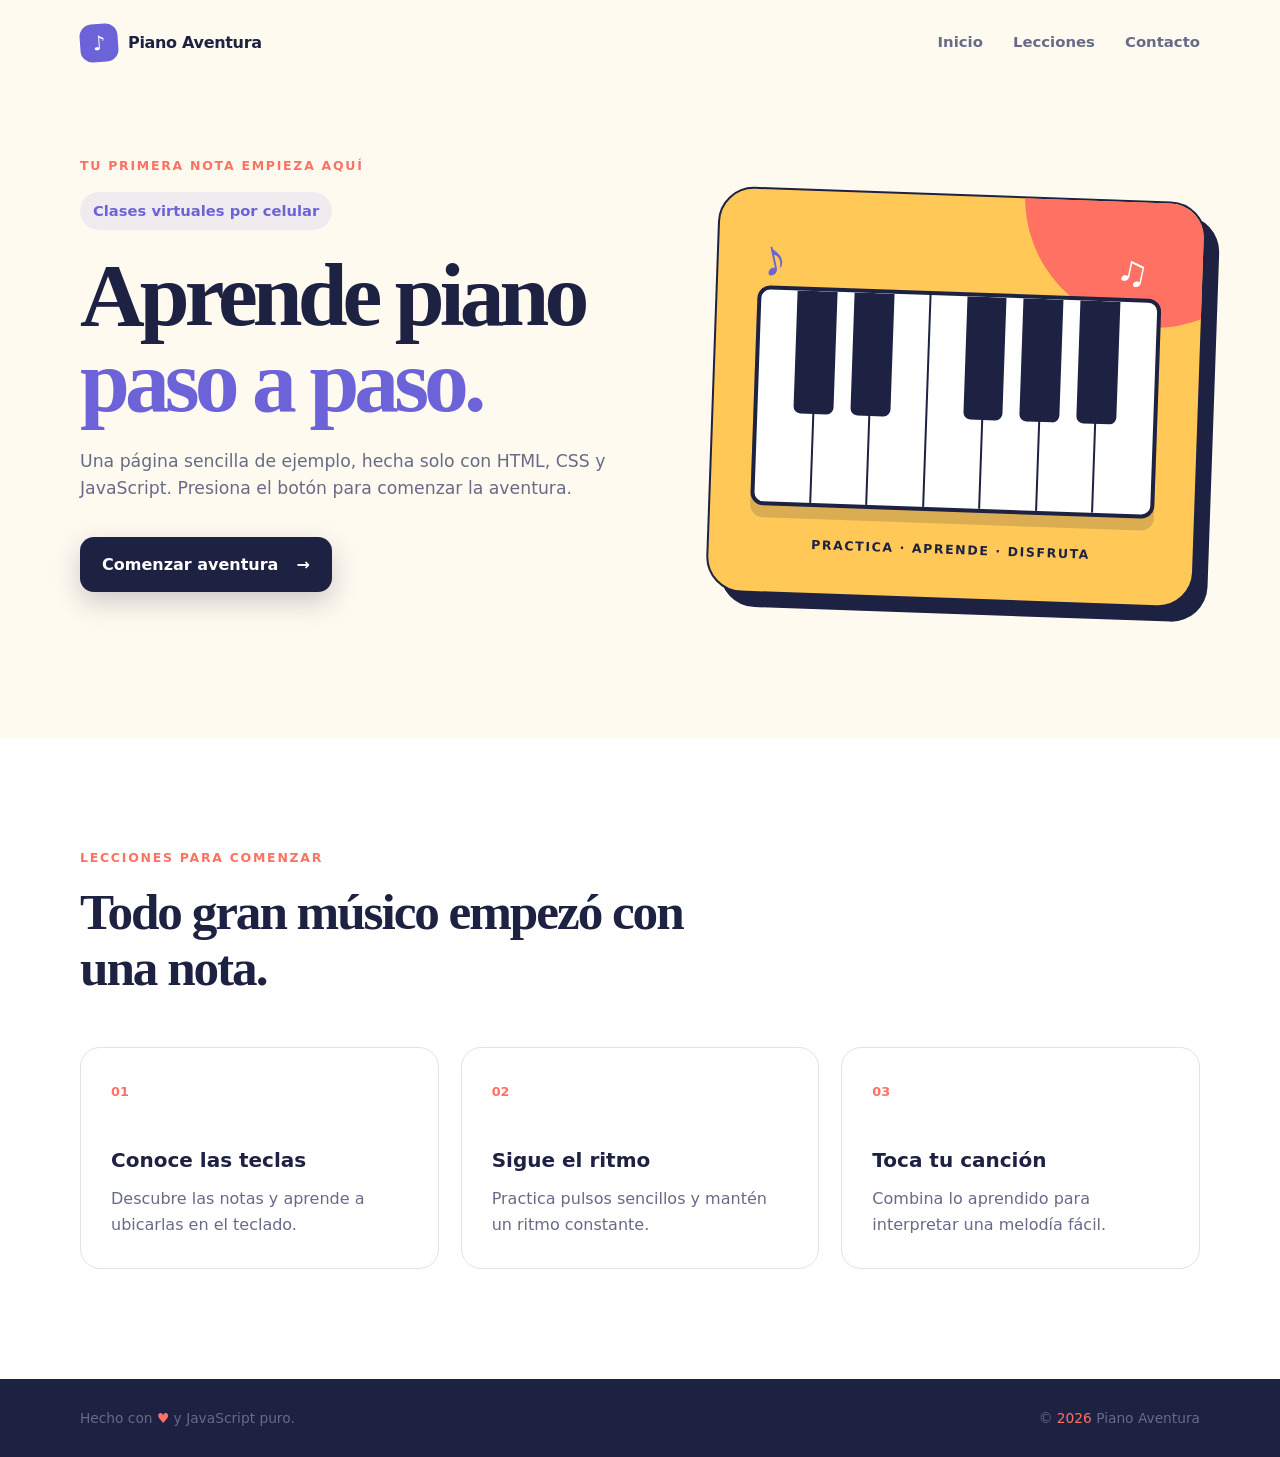
==== index.html @ 7db380f1 "Initial commit: add Piano Aventura website" ====
<!DOCTYPE html>
<html lang="es">
  <head>
    <meta charset="UTF-8" />
    <meta name="viewport" content="width=device-width, initial-scale=1.0" />
    <meta
      name="description"
      content="Una página de ejemplo creada únicamente con HTML, CSS y JavaScript."
    />
    <title>Piano Aventura</title>
    <link rel="stylesheet" href="styles.css" />
  </head>
  <body>
    <header class="site-header">
      <a class="brand" href="#inicio" aria-label="Ir al inicio">
        <span class="brand__icon" aria-hidden="true">♪</span>
        Piano Aventura
      </a>

      <nav aria-label="Navegación principal">
        <a href="#inicio">Inicio</a>
        <a href="#lecciones">Lecciones</a>
        <a href="#contacto">Contacto</a>
      </nav>
    </header>

    <main>
      <section class="hero" id="inicio">
        <div class="hero__content">
          <p class="eyebrow">Tu primera nota empieza aquí</p>
          <p class="hero__subtitle">Clases virtuales por celular</p>
          <h1>Aprende piano<br /><span>paso a paso.</span></h1>
          <p class="hero__text">
            Una página sencilla de ejemplo, hecha solo con HTML, CSS y
            JavaScript. Presiona el botón para comenzar la aventura.
          </p>
          <button class="primary-button" id="startButton" type="button">
            Comenzar aventura
            <span aria-hidden="true">→</span>
          </button>
          <p class="message" id="welcomeMessage" role="status" aria-live="polite"></p>
        </div>

        <div class="piano-card" aria-label="Ilustración de un teclado de piano">
          <div class="music-note note-one" aria-hidden="true">♪</div>
          <div class="music-note note-two" aria-hidden="true">♫</div>
          <div class="piano" aria-hidden="true">
            <span class="white-key"></span>
            <span class="white-key"></span>
            <span class="white-key"></span>
            <span class="white-key"></span>
            <span class="white-key"></span>
            <span class="white-key"></span>
            <span class="white-key"></span>
            <i class="black-key black-key--1"></i>
            <i class="black-key black-key--2"></i>
            <i class="black-key black-key--3"></i>
            <i class="black-key black-key--4"></i>
            <i class="black-key black-key--5"></i>
          </div>
          <p>Practica · Aprende · Disfruta</p>
        </div>
      </section>

      <section class="lessons" id="lecciones">
        <div class="section-heading">
          <p class="eyebrow">Lecciones para comenzar</p>
          <h2>Todo gran músico empezó con una nota.</h2>
        </div>

        <div class="lesson-grid">
          <article class="lesson-card">
            <span class="lesson-card__number">01</span>
            <h3>Conoce las teclas</h3>
            <p>Descubre las notas y aprende a ubicarlas en el teclado.</p>
          </article>
          <article class="lesson-card">
            <span class="lesson-card__number">02</span>
            <h3>Sigue el ritmo</h3>
            <p>Practica pulsos sencillos y mantén un ritmo constante.</p>
          </article>
          <article class="lesson-card">
            <span class="lesson-card__number">03</span>
            <h3>Toca tu canción</h3>
            <p>Combina lo aprendido para interpretar una melodía fácil.</p>
          </article>
        </div>
      </section>
    </main>

    <footer id="contacto">
      <p>Hecho con <span aria-label="amor">♥</span> y JavaScript puro.</p>
      <p>© <span id="currentYear"></span> Piano Aventura</p>
    </footer>

    <script src="script.js"></script>
  </body>
</html>
---- styles.css ----
:root {
  --ink: #1d2142;
  --muted: #676b86;
  --cream: #fffaf0;
  --paper: #ffffff;
  --yellow: #ffc857;
  --coral: #ff7163;
  --purple: #6c63d8;
  --border: #e7e3da;
  --shadow: 0 24px 60px rgba(41, 35, 96, 0.14);
}

* {
  box-sizing: border-box;
}

html {
  scroll-behavior: smooth;
}

body {
  margin: 0;
  color: var(--ink);
  background: var(--cream);
  font-family: Inter, ui-sans-serif, system-ui, -apple-system, BlinkMacSystemFont,
    "Segoe UI", sans-serif;
  line-height: 1.6;
}

a {
  color: inherit;
  text-decoration: none;
}

.site-header {
  width: min(1120px, calc(100% - 40px));
  margin: 0 auto;
  padding: 24px 0;
  display: flex;
  align-items: center;
  justify-content: space-between;
}

.brand {
  display: inline-flex;
  align-items: center;
  gap: 10px;
  font-weight: 800;
  letter-spacing: -0.02em;
}

.brand__icon {
  width: 38px;
  height: 38px;
  display: grid;
  place-items: center;
  color: white;
  background: var(--purple);
  border-radius: 12px;
  font-size: 1.25rem;
  transform: rotate(-4deg);
}

nav {
  display: flex;
  gap: 30px;
  color: var(--muted);
  font-size: 0.93rem;
  font-weight: 650;
}

nav a {
  transition: color 160ms ease;
}

nav a:hover,
nav a:focus-visible {
  color: var(--purple);
}

.hero {
  width: min(1120px, calc(100% - 40px));
  min-height: 650px;
  margin: 0 auto;
  padding: 70px 0 100px;
  display: grid;
  grid-template-columns: 1fr 0.9fr;
  align-items: center;
  gap: 90px;
}

.eyebrow {
  margin: 0 0 16px;
  color: var(--coral);
  font-size: 0.78rem;
  font-weight: 850;
  letter-spacing: 0.14em;
  text-transform: uppercase;
}

.hero__subtitle {
  display: inline-block;
  margin-bottom: 22px;
  padding: 7px 13px;
  color: var(--purple);
  background: rgba(108, 99, 216, 0.1);
  border-radius: 999px;
  font-size: 0.92rem;
  font-weight: 750;
}

h1,
h2,
h3,
p {
  margin-top: 0;
}

h1 {
  max-width: 700px;
  margin-bottom: 24px;
  font-family: Georgia, "Times New Roman", serif;
  font-size: clamp(3.5rem, 7vw, 6.4rem);
  line-height: 0.96;
  letter-spacing: -0.055em;
}

h1 span {
  color: var(--purple);
}

.hero__text {
  max-width: 570px;
  margin-bottom: 34px;
  color: var(--muted);
  font-size: 1.08rem;
}

.primary-button {
  display: inline-flex;
  align-items: center;
  gap: 18px;
  padding: 15px 22px;
  color: white;
  background: var(--ink);
  border: 0;
  border-radius: 14px;
  box-shadow: 0 10px 26px rgba(29, 33, 66, 0.22);
  cursor: pointer;
  font: inherit;
  font-weight: 750;
  transition: transform 160ms ease, box-shadow 160ms ease;
}

.primary-button:hover {
  transform: translateY(-3px);
  box-shadow: 0 14px 30px rgba(29, 33, 66, 0.28);
}

.primary-button:active {
  transform: translateY(0);
}

.primary-button:focus-visible,
a:focus-visible {
  outline: 3px solid var(--yellow);
  outline-offset: 4px;
}

.message {
  min-height: 28px;
  margin: 18px 0 0;
  color: var(--purple);
  font-weight: 750;
}

.piano-card {
  position: relative;
  padding: 96px 40px 38px;
  overflow: hidden;
  background: var(--yellow);
  border: 2px solid var(--ink);
  border-radius: 36px;
  box-shadow: 14px 14px 0 var(--ink);
  transform: rotate(2deg);
}

.piano-card::before {
  content: "";
  position: absolute;
  width: 260px;
  height: 260px;
  top: -135px;
  right: -80px;
  background: var(--coral);
  border-radius: 50%;
}

.piano-card p {
  margin: 28px 0 0;
  text-align: center;
  font-size: 0.78rem;
  font-weight: 850;
  letter-spacing: 0.13em;
  text-transform: uppercase;
}

.music-note {
  position: absolute;
  z-index: 2;
  font-family: Georgia, serif;
  font-weight: 700;
}

.note-one {
  top: 28px;
  left: 42px;
  color: var(--purple);
  font-size: 3.2rem;
  transform: rotate(-14deg);
}

.note-two {
  top: 36px;
  right: 54px;
  color: white;
  font-size: 2.6rem;
  transform: rotate(10deg);
}

.piano {
  position: relative;
  display: grid;
  grid-template-columns: repeat(7, 1fr);
  height: 220px;
  overflow: hidden;
  background: white;
  border: 4px solid var(--ink);
  border-radius: 13px;
  box-shadow: 0 12px 0 rgba(29, 33, 66, 0.16);
}

.white-key {
  border-right: 2px solid var(--ink);
}

.white-key:last-of-type {
  border-right: 0;
}

.black-key {
  position: absolute;
  top: 0;
  width: 10%;
  height: 58%;
  background: var(--ink);
  border-radius: 0 0 7px 7px;
}

.black-key--1 { left: 9.2%; }
.black-key--2 { left: 23.5%; }
.black-key--3 { left: 52%; }
.black-key--4 { left: 66.3%; }
.black-key--5 { left: 80.6%; }

.lessons {
  padding: 110px max(20px, calc((100% - 1120px) / 2));
  background: var(--paper);
}

.section-heading {
  max-width: 650px;
  margin-bottom: 52px;
}

h2 {
  margin-bottom: 0;
  font-family: Georgia, "Times New Roman", serif;
  font-size: clamp(2.1rem, 4vw, 3.4rem);
  line-height: 1.08;
  letter-spacing: -0.04em;
}

.lesson-grid {
  display: grid;
  grid-template-columns: repeat(3, 1fr);
  gap: 22px;
}

.lesson-card {
  padding: 30px;
  border: 1px solid var(--border);
  border-radius: 20px;
  transition: transform 180ms ease, box-shadow 180ms ease;
}

.lesson-card:hover {
  transform: translateY(-6px);
  box-shadow: var(--shadow);
}

.lesson-card__number {
  display: inline-block;
  margin-bottom: 42px;
  color: var(--coral);
  font-size: 0.8rem;
  font-weight: 850;
}

.lesson-card h3 {
  margin-bottom: 10px;
  font-size: 1.25rem;
}

.lesson-card p {
  margin-bottom: 0;
  color: var(--muted);
}

footer {
  padding: 28px max(20px, calc((100% - 1120px) / 2));
  display: flex;
  justify-content: space-between;
  gap: 20px;
  color: var(--muted);
  background: var(--ink);
  font-size: 0.86rem;
}

footer p {
  margin: 0;
}

footer span {
  color: var(--coral);
}

@media (max-width: 800px) {
  nav {
    display: none;
  }

  .hero {
    padding-top: 40px;
    grid-template-columns: 1fr;
    gap: 60px;
  }

  .piano-card {
    max-width: 520px;
  }

  .lesson-grid {
    grid-template-columns: 1fr;
  }
}

@media (max-width: 480px) {
  .site-header,
  .hero {
    width: min(100% - 28px, 1120px);
  }

  h1 {
    font-size: 3.15rem;
  }

  .piano-card {
    padding: 78px 22px 28px;
    border-radius: 26px;
    box-shadow: 8px 8px 0 var(--ink);
  }

  .piano {
    height: 170px;
  }

  footer {
    flex-direction: column;
  }
}

@media (prefers-reduced-motion: reduce) {
  html {
    scroll-behavior: auto;
  }

  *,
  *::before,
  *::after {
    transition-duration: 0.01ms !important;
  }
}
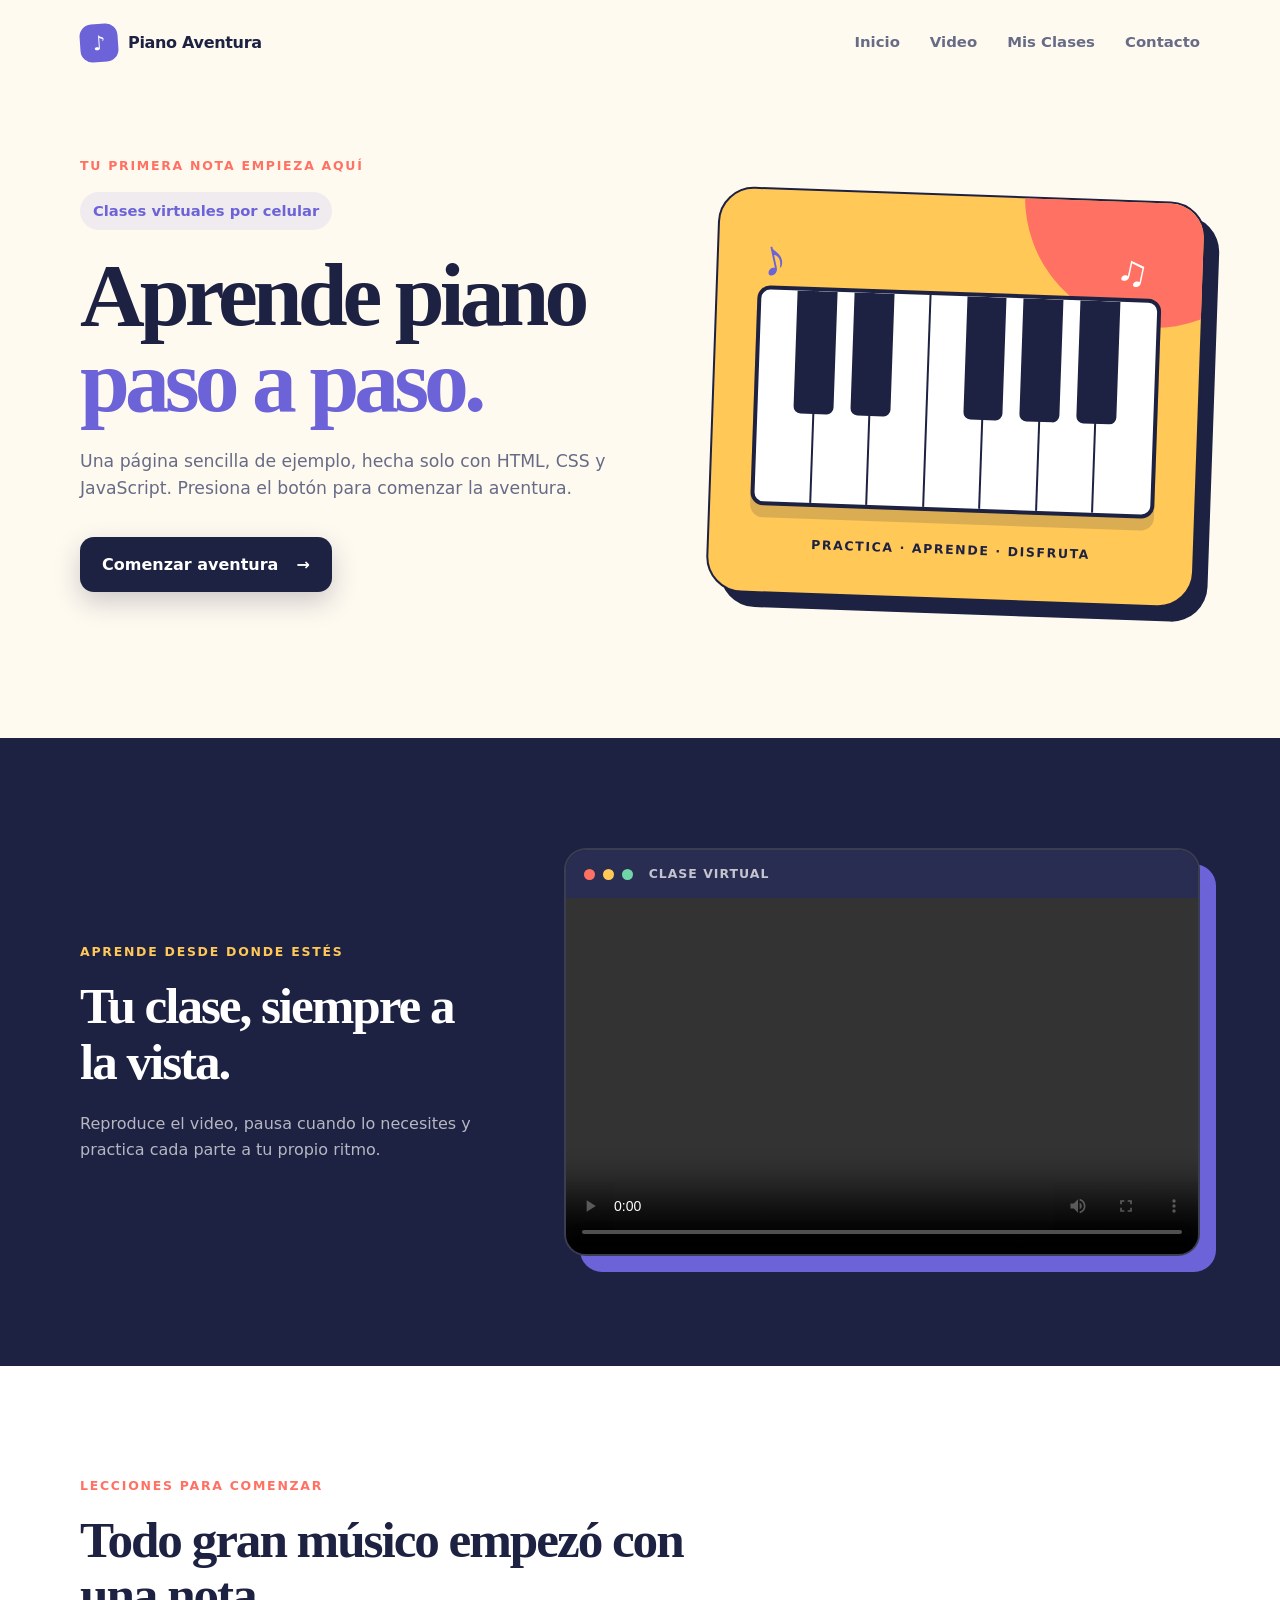
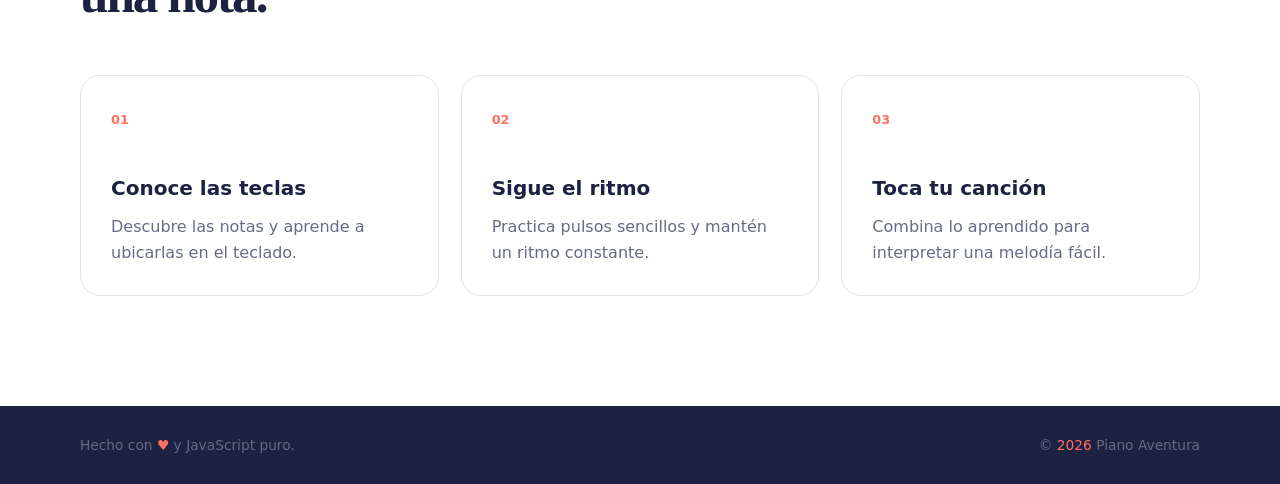
==== commit f58c0e7a: "cambie el titulo" ====
--- a/index.html
+++ b/index.html
@@ -19,7 +19,8 @@
 
       <nav aria-label="Navegación principal">
         <a href="#inicio">Inicio</a>
-        <a href="#lecciones">Lecciones</a>
+        <a href="#video">Video</a>
+        <a href="#lecciones">Mis Clases</a>
         <a href="#contacto">Contacto</a>
       </nav>
     </header>
@@ -62,6 +63,30 @@
         </div>
       </section>
 
+      <section class="video-section" id="video">
+        <div class="video-section__copy">
+          <p class="eyebrow">Aprende desde donde estés</p>
+          <h2>Tu clase, siempre a la vista.</h2>
+          <p>
+            Reproduce el video, pausa cuando lo necesites y practica cada parte
+            a tu propio ritmo.
+          </p>
+        </div>
+
+        <div class="video-window">
+          <div class="video-window__bar" aria-hidden="true">
+            <span></span>
+            <span></span>
+            <span></span>
+            <p>Clase virtual</p>
+          </div>
+          <video controls preload="metadata">
+            <source src="Assets/veh%C3%ADculos.mp4" type="video/mp4" />
+            Tu navegador no puede reproducir este video.
+          </video>
+        </div>
+      </section>
+
       <section class="lessons" id="lecciones">
         <div class="section-heading">
           <p class="eyebrow">Lecciones para comenzar</p>
--- a/styles.css
+++ b/styles.css
@@ -263,6 +263,75 @@
 .black-key--4 { left: 66.3%; }
 .black-key--5 { left: 80.6%; }
 
+.video-section {
+  padding: 110px max(20px, calc((100% - 1120px) / 2));
+  display: grid;
+  grid-template-columns: 0.65fr 1fr;
+  align-items: center;
+  gap: 70px;
+  color: white;
+  background: var(--ink);
+}
+
+.video-section__copy p:last-child {
+  max-width: 430px;
+  margin: 22px 0 0;
+  color: rgba(255, 255, 255, 0.68);
+}
+
+.video-section .eyebrow {
+  color: var(--yellow);
+}
+
+.video-window {
+  overflow: hidden;
+  background: #10132a;
+  border: 2px solid rgba(255, 255, 255, 0.18);
+  border-radius: 22px;
+  box-shadow: 16px 16px 0 var(--purple);
+}
+
+.video-window__bar {
+  height: 48px;
+  padding: 0 18px;
+  display: flex;
+  align-items: center;
+  gap: 8px;
+  background: #292d52;
+}
+
+.video-window__bar span {
+  width: 11px;
+  height: 11px;
+  background: var(--coral);
+  border-radius: 50%;
+}
+
+.video-window__bar span:nth-child(2) {
+  background: var(--yellow);
+}
+
+.video-window__bar span:nth-child(3) {
+  background: #70d6a7;
+}
+
+.video-window__bar p {
+  margin: 0 0 0 8px;
+  color: rgba(255, 255, 255, 0.72);
+  font-size: 0.78rem;
+  font-weight: 750;
+  letter-spacing: 0.08em;
+  text-transform: uppercase;
+}
+
+.video-window video {
+  width: 100%;
+  aspect-ratio: 16 / 9;
+  display: block;
+  object-fit: contain;
+  background: #080a18;
+}
+
 .lessons {
   padding: 110px max(20px, calc((100% - 1120px) / 2));
   background: var(--paper);
@@ -346,6 +415,11 @@
     gap: 60px;
   }
 
+  .video-section {
+    grid-template-columns: 1fr;
+    gap: 44px;
+  }
+
   .piano-card {
     max-width: 520px;
   }
@@ -375,6 +449,10 @@
     height: 170px;
   }
 
+  .video-window {
+    box-shadow: 8px 8px 0 var(--purple);
+  }
+
   footer {
     flex-direction: column;
   }
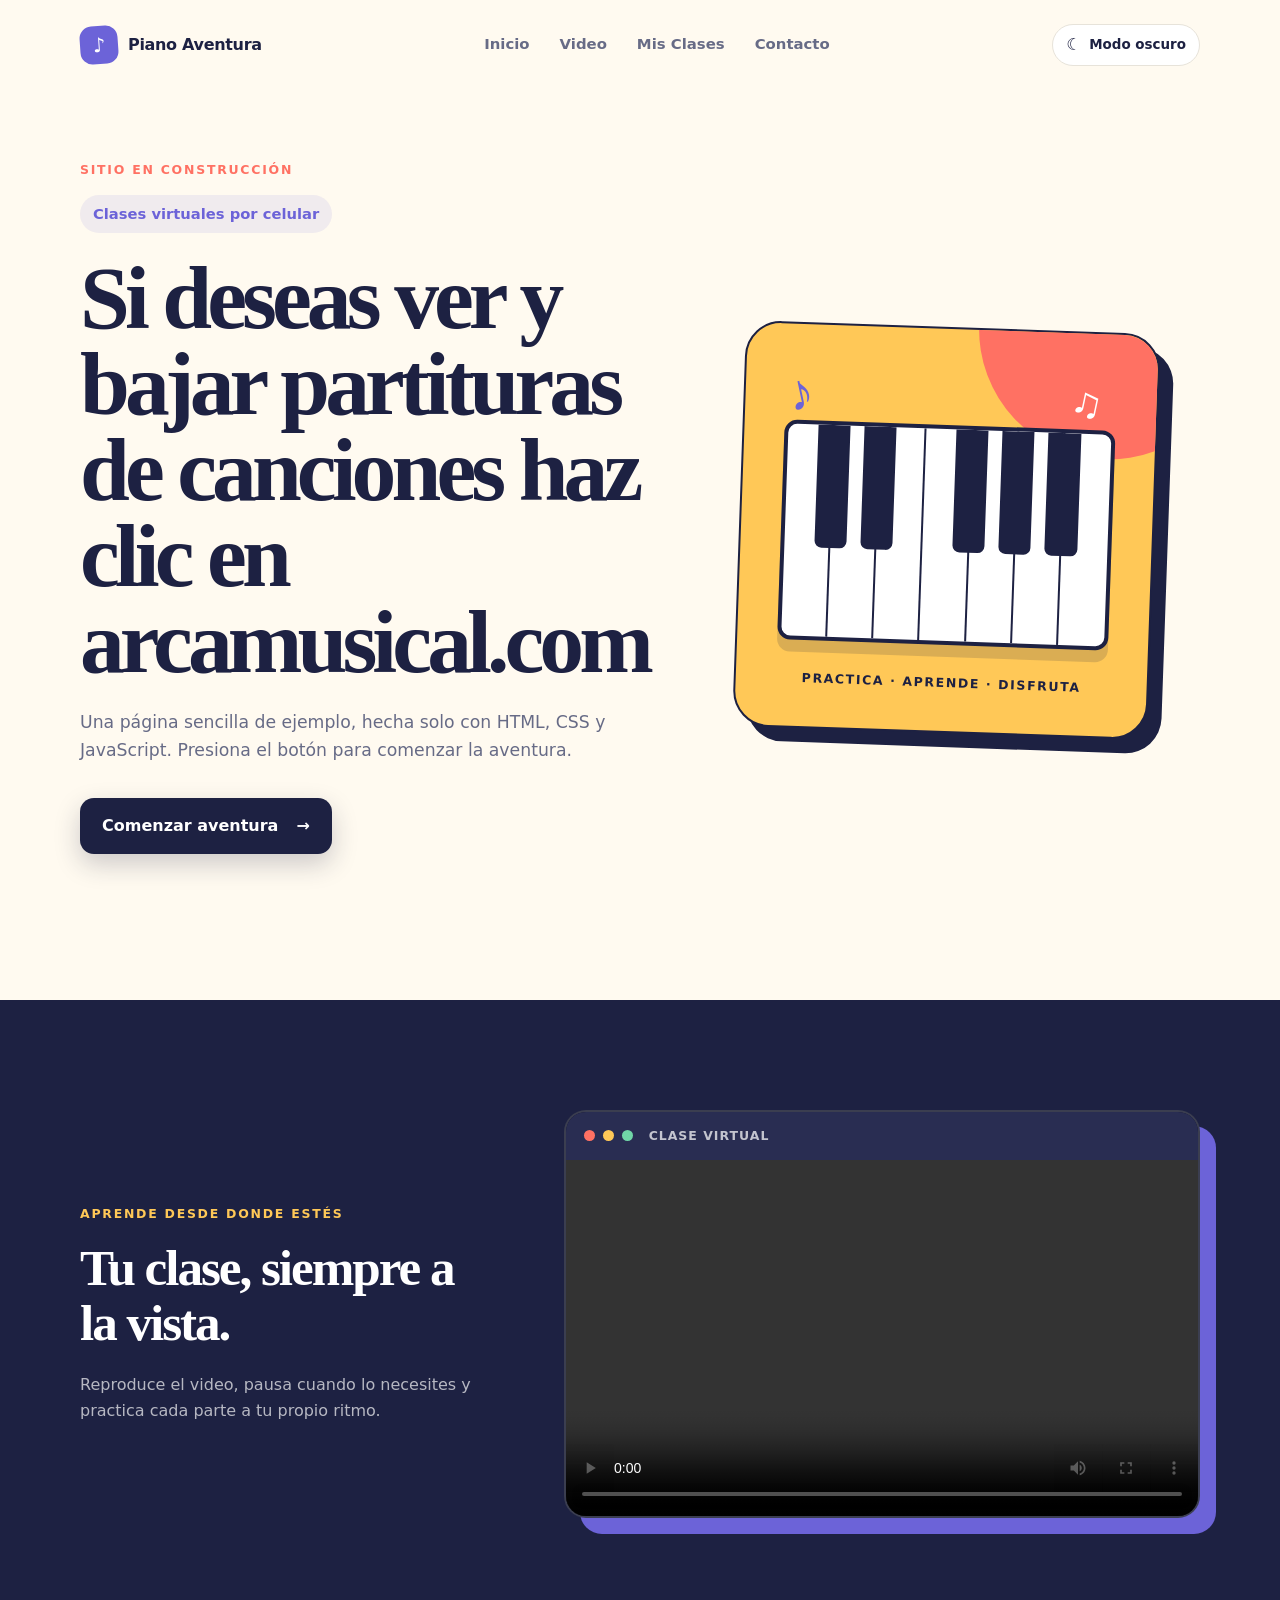
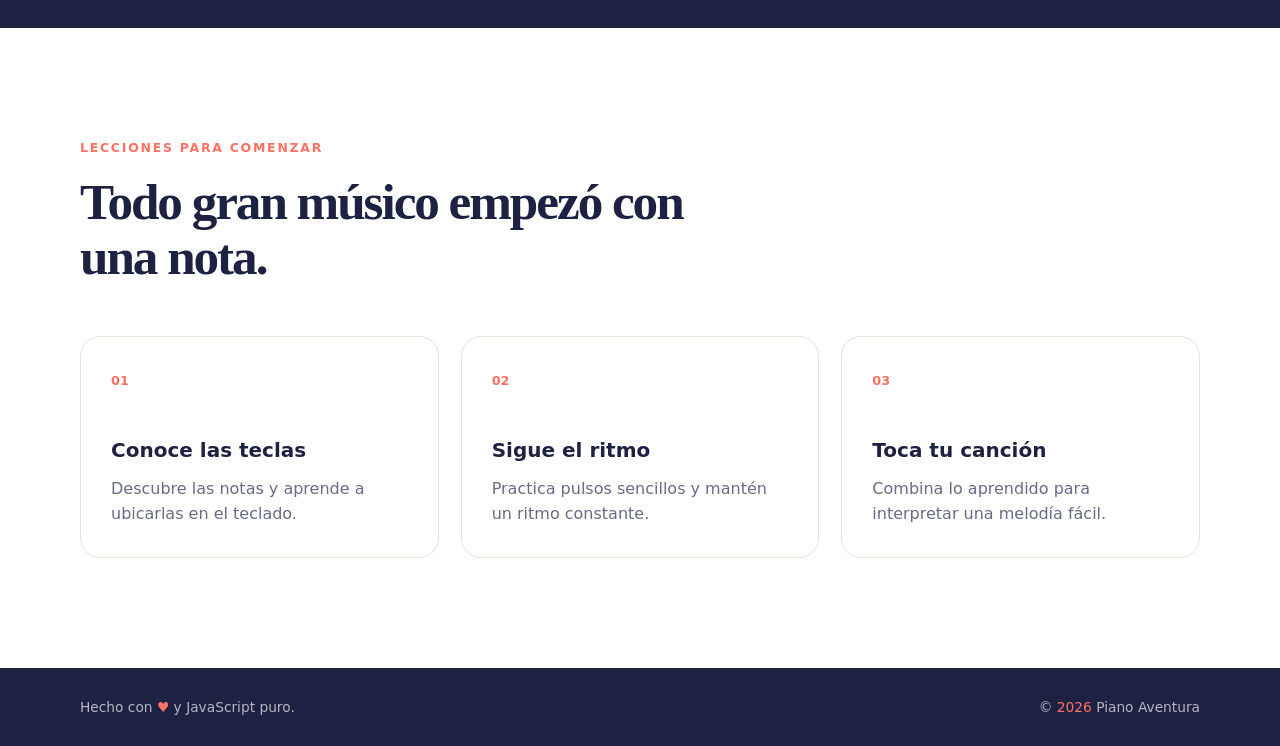
==== commit fb2c560c: "Actualiza contenido y tema del sitio" ====
--- a/index.html
+++ b/index.html
@@ -23,14 +23,28 @@
         <a href="#lecciones">Mis Clases</a>
         <a href="#contacto">Contacto</a>
       </nav>
+
+      <button
+        class="theme-toggle"
+        id="themeToggle"
+        type="button"
+        aria-label="Activar modo oscuro"
+        aria-pressed="false"
+      >
+        <span class="theme-toggle__icon" aria-hidden="true">☾</span>
+        <span class="theme-toggle__text">Modo oscuro</span>
+      </button>
     </header>
 
     <main>
       <section class="hero" id="inicio">
         <div class="hero__content">
-          <p class="eyebrow">Tu primera nota empieza aquí</p>
+          <p class="eyebrow">Sitio en construcción</p>
           <p class="hero__subtitle">Clases virtuales por celular</p>
-          <h1>Aprende piano<br /><span>paso a paso.</span></h1>
+          <h1>
+            Si deseas ver y bajar partituras de canciones haz clic en
+            <a href="https://arcamusical.com">arcamusical.com</a>
+          </h1>
           <p class="hero__text">
             Una página sencilla de ejemplo, hecha solo con HTML, CSS y
             JavaScript. Presiona el botón para comenzar la aventura.
--- a/styles.css
+++ b/styles.css
@@ -8,6 +8,28 @@
   --purple: #6c63d8;
   --border: #e7e3da;
   --shadow: 0 24px 60px rgba(41, 35, 96, 0.14);
+  --button-ink: #ffffff;
+  --inverse-bg: #1d2142;
+  --inverse-text: #ffffff;
+  --inverse-muted: rgba(255, 255, 255, 0.68);
+  color-scheme: light;
+}
+
+:root[data-theme="dark"] {
+  --ink: #f4f1ff;
+  --muted: #b9b6ca;
+  --cream: #121325;
+  --paper: #191a30;
+  --yellow: #ffd16f;
+  --coral: #ff8b80;
+  --purple: #a49cff;
+  --border: #353650;
+  --shadow: 0 24px 60px rgba(0, 0, 0, 0.32);
+  --button-ink: #17182a;
+  --inverse-bg: #0b0d1d;
+  --inverse-text: #f7f5ff;
+  --inverse-muted: rgba(247, 245, 255, 0.72);
+  color-scheme: dark;
 }
 
 * {
@@ -78,6 +100,36 @@
   color: var(--purple);
 }
 
+.theme-toggle {
+  display: inline-flex;
+  align-items: center;
+  gap: 8px;
+  padding: 9px 13px;
+  color: var(--ink);
+  background: var(--paper);
+  border: 1px solid var(--border);
+  border-radius: 999px;
+  cursor: pointer;
+  font: inherit;
+  font-size: 0.84rem;
+  font-weight: 700;
+  transition: transform 160ms ease, background-color 160ms ease;
+}
+
+.theme-toggle:hover {
+  transform: translateY(-2px);
+}
+
+.theme-toggle:focus-visible {
+  outline: 3px solid var(--yellow);
+  outline-offset: 3px;
+}
+
+.theme-toggle__icon {
+  font-size: 1.05rem;
+  line-height: 1;
+}
+
 .hero {
   width: min(1120px, calc(100% - 40px));
   min-height: 650px;
@@ -141,7 +193,7 @@
   align-items: center;
   gap: 18px;
   padding: 15px 22px;
-  color: white;
+  color: var(--button-ink);
   background: var(--ink);
   border: 0;
   border-radius: 14px;
@@ -269,14 +321,14 @@
   grid-template-columns: 0.65fr 1fr;
   align-items: center;
   gap: 70px;
-  color: white;
-  background: var(--ink);
+  color: var(--inverse-text);
+  background: var(--inverse-bg);
 }
 
 .video-section__copy p:last-child {
   max-width: 430px;
   margin: 22px 0 0;
-  color: rgba(255, 255, 255, 0.68);
+  color: var(--inverse-muted);
 }
 
 .video-section .eyebrow {
@@ -391,8 +443,8 @@
   display: flex;
   justify-content: space-between;
   gap: 20px;
-  color: var(--muted);
-  background: var(--ink);
+  color: var(--inverse-muted);
+  background: var(--inverse-bg);
   font-size: 0.86rem;
 }
 
@@ -439,6 +491,15 @@
     font-size: 3.15rem;
   }
 
+  .theme-toggle__text {
+    position: absolute;
+    width: 1px;
+    height: 1px;
+    overflow: hidden;
+    clip-path: inset(50%);
+    white-space: nowrap;
+  }
+
   .piano-card {
     padding: 78px 22px 28px;
     border-radius: 26px;
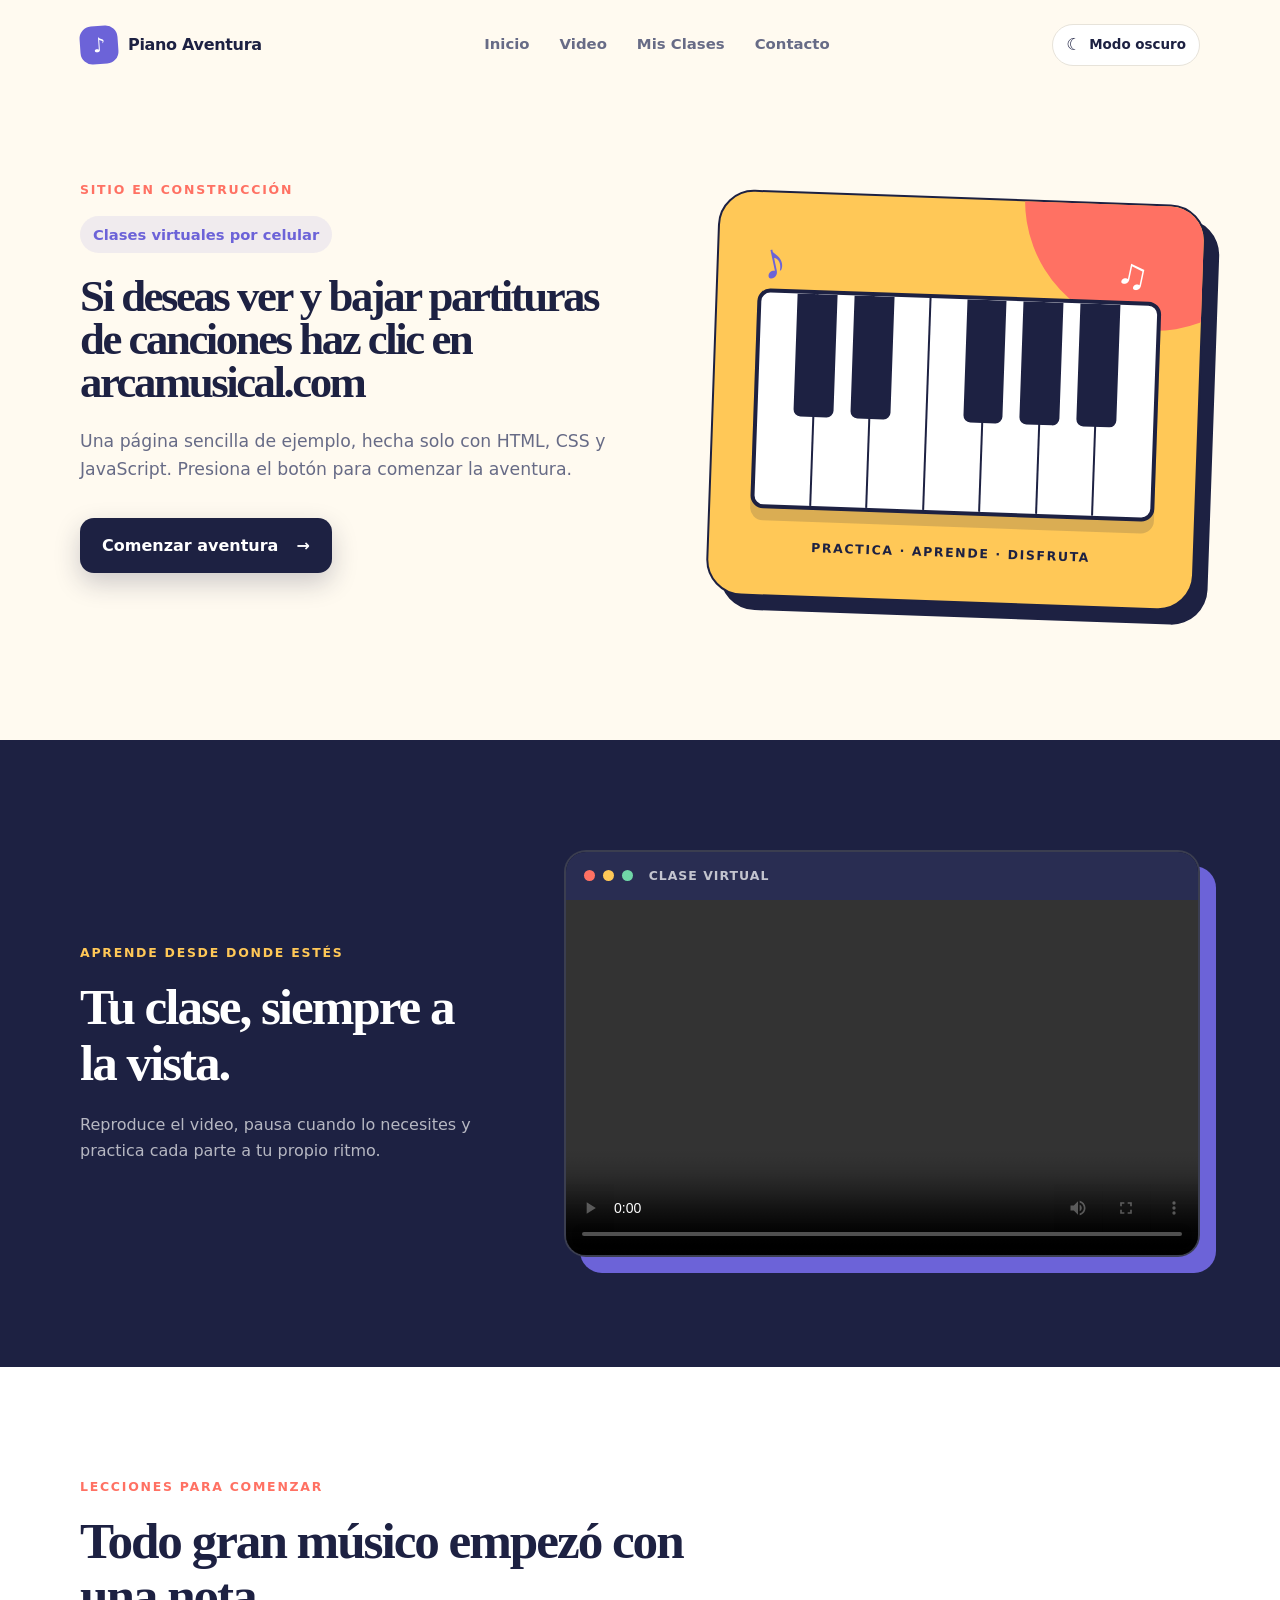
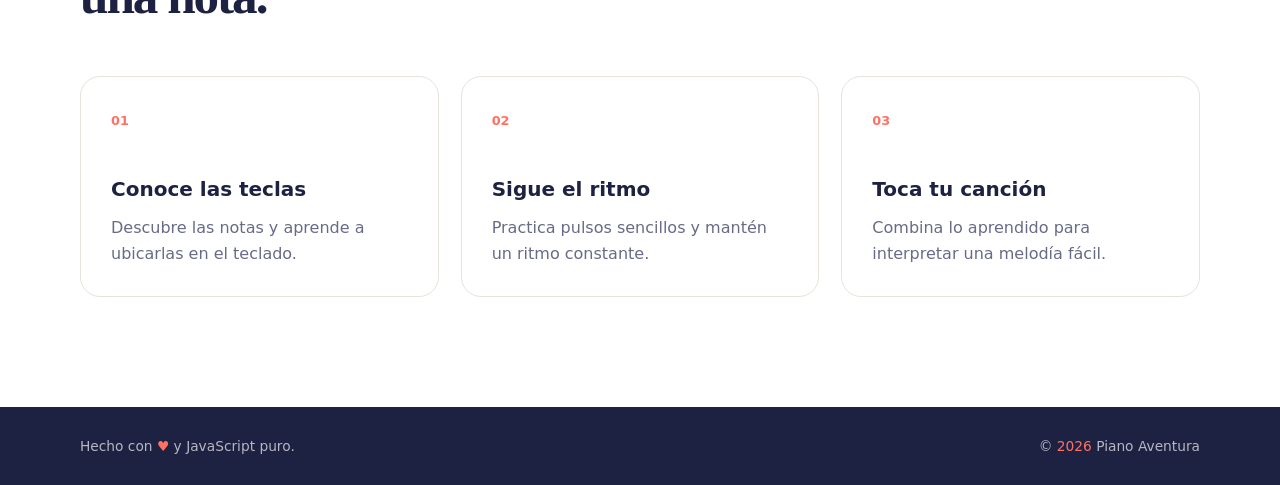
==== commit a6206cf8: "Reduce tamaño del enlace de partituras" ====
--- a/index.html
+++ b/index.html
@@ -41,7 +41,7 @@
         <div class="hero__content">
           <p class="eyebrow">Sitio en construcción</p>
           <p class="hero__subtitle">Clases virtuales por celular</p>
-          <h1>
+          <h1 class="resource-heading">
             Si deseas ver y bajar partituras de canciones haz clic en
             <a href="https://arcamusical.com">arcamusical.com</a>
           </h1>
--- a/styles.css
+++ b/styles.css
@@ -177,6 +177,10 @@
   letter-spacing: -0.055em;
 }
 
+.resource-heading {
+  font-size: clamp(1.75rem, 3.5vw, 3.2rem);
+}
+
 h1 span {
   color: var(--purple);
 }
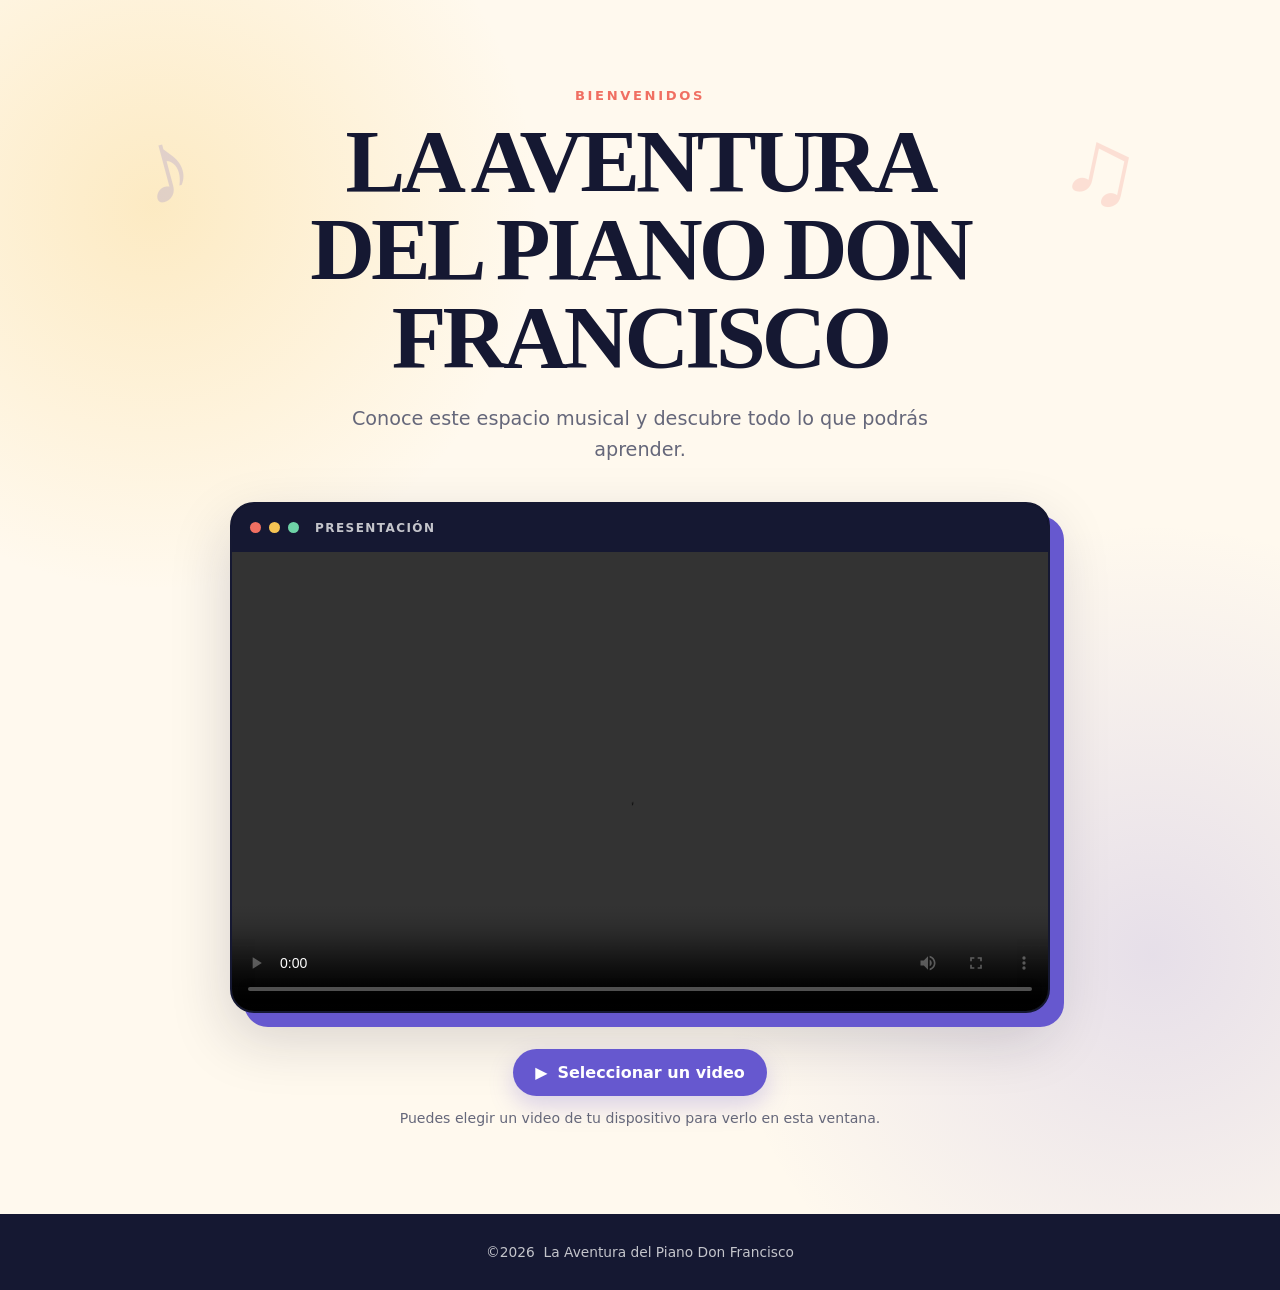
==== commit 8180c6c7: "Replace landing page with responsive video intro" ====
--- a/index.html
+++ b/index.html
@@ -1,137 +1,38 @@
 <!DOCTYPE html>
 <html lang="es">
-  <head>
-    <meta charset="UTF-8" />
-    <meta name="viewport" content="width=device-width, initial-scale=1.0" />
-    <meta
-      name="description"
-      content="Una página de ejemplo creada únicamente con HTML, CSS y JavaScript."
-    />
-    <title>Piano Aventura</title>
-    <link rel="stylesheet" href="styles.css" />
-  </head>
-  <body>
-    <header class="site-header">
-      <a class="brand" href="#inicio" aria-label="Ir al inicio">
-        <span class="brand__icon" aria-hidden="true">♪</span>
-        Piano Aventura
-      </a>
+<head>
+  <meta charset="UTF-8">
+  <meta name="viewport" content="width=device-width, initial-scale=1.0">
+  <meta name="description" content="La Aventura del Piano Don Francisco: conoce este sitio musical.">
+  <title>La Aventura del Piano Don Francisco</title>
+  <link rel="stylesheet" href="styles.css">
+</head>
+<body>
+  <main>
+    <section class="hero" aria-labelledby="page-title">
+      <div class="notes" aria-hidden="true"><span>♪</span><span>♫</span></div>
+      <p class="eyebrow">Bienvenidos</p>
+      <h1 id="page-title">LA AVENTURA DEL PIANO DON FRANCISCO</h1>
+      <p class="intro">Conoce este espacio musical y descubre todo lo que podrás aprender.</p>
 
-      <nav aria-label="Navegación principal">
-        <a href="#inicio">Inicio</a>
-        <a href="#video">Video</a>
-        <a href="#lecciones">Mis Clases</a>
-        <a href="#contacto">Contacto</a>
-      </nav>
+      <div class="video-window">
+        <div class="video-bar" aria-hidden="true">
+          <span></span><span></span><span></span><p>Presentación</p>
+        </div>
+        <video id="presentationVideo" controls preload="metadata">
+          <source src="Assets/veh%C3%ADculos.mp4" type="video/mp4">
+          Tu navegador no puede reproducir este video.
+        </video>
+      </div>
 
-      <button
-        class="theme-toggle"
-        id="themeToggle"
-        type="button"
-        aria-label="Activar modo oscuro"
-        aria-pressed="false"
-      >
-        <span class="theme-toggle__icon" aria-hidden="true">☾</span>
-        <span class="theme-toggle__text">Modo oscuro</span>
-      </button>
-    </header>
-
-    <main>
-      <section class="hero" id="inicio">
-        <div class="hero__content">
-          <p class="eyebrow">Sitio en construcción</p>
-          <p class="hero__subtitle">Clases virtuales por celular</p>
-          <h1 class="resource-heading">
-            Si deseas ver y bajar partituras de canciones haz clic en
-            <a href="https://arcamusical.com">arcamusical.com</a>
-          </h1>
-          <p class="hero__text">
-            Una página sencilla de ejemplo, hecha solo con HTML, CSS y
-            JavaScript. Presiona el botón para comenzar la aventura.
-          </p>
-          <button class="primary-button" id="startButton" type="button">
-            Comenzar aventura
-            <span aria-hidden="true">→</span>
-          </button>
-          <p class="message" id="welcomeMessage" role="status" aria-live="polite"></p>
-        </div>
-
-        <div class="piano-card" aria-label="Ilustración de un teclado de piano">
-          <div class="music-note note-one" aria-hidden="true">♪</div>
-          <div class="music-note note-two" aria-hidden="true">♫</div>
-          <div class="piano" aria-hidden="true">
-            <span class="white-key"></span>
-            <span class="white-key"></span>
-            <span class="white-key"></span>
-            <span class="white-key"></span>
-            <span class="white-key"></span>
-            <span class="white-key"></span>
-            <span class="white-key"></span>
-            <i class="black-key black-key--1"></i>
-            <i class="black-key black-key--2"></i>
-            <i class="black-key black-key--3"></i>
-            <i class="black-key black-key--4"></i>
-            <i class="black-key black-key--5"></i>
-          </div>
-          <p>Practica · Aprende · Disfruta</p>
-        </div>
-      </section>
-
-      <section class="video-section" id="video">
-        <div class="video-section__copy">
-          <p class="eyebrow">Aprende desde donde estés</p>
-          <h2>Tu clase, siempre a la vista.</h2>
-          <p>
-            Reproduce el video, pausa cuando lo necesites y practica cada parte
-            a tu propio ritmo.
-          </p>
-        </div>
-
-        <div class="video-window">
-          <div class="video-window__bar" aria-hidden="true">
-            <span></span>
-            <span></span>
-            <span></span>
-            <p>Clase virtual</p>
-          </div>
-          <video controls preload="metadata">
-            <source src="Assets/veh%C3%ADculos.mp4" type="video/mp4" />
-            Tu navegador no puede reproducir este video.
-          </video>
-        </div>
-      </section>
-
-      <section class="lessons" id="lecciones">
-        <div class="section-heading">
-          <p class="eyebrow">Lecciones para comenzar</p>
-          <h2>Todo gran músico empezó con una nota.</h2>
-        </div>
-
-        <div class="lesson-grid">
-          <article class="lesson-card">
-            <span class="lesson-card__number">01</span>
-            <h3>Conoce las teclas</h3>
-            <p>Descubre las notas y aprende a ubicarlas en el teclado.</p>
-          </article>
-          <article class="lesson-card">
-            <span class="lesson-card__number">02</span>
-            <h3>Sigue el ritmo</h3>
-            <p>Practica pulsos sencillos y mantén un ritmo constante.</p>
-          </article>
-          <article class="lesson-card">
-            <span class="lesson-card__number">03</span>
-            <h3>Toca tu canción</h3>
-            <p>Combina lo aprendido para interpretar una melodía fácil.</p>
-          </article>
-        </div>
-      </section>
-    </main>
-
-    <footer id="contacto">
-      <p>Hecho con <span aria-label="amor">♥</span> y JavaScript puro.</p>
-      <p>© <span id="currentYear"></span> Piano Aventura</p>
-    </footer>
-
-    <script src="script.js"></script>
-  </body>
+      <div class="upload-area">
+        <label class="upload-button" for="videoUpload"><span aria-hidden="true">▶</span> Seleccionar un video</label>
+        <input id="videoUpload" type="file" accept="video/*">
+        <p id="uploadStatus" role="status" aria-live="polite">Puedes elegir un video de tu dispositivo para verlo en esta ventana.</p>
+      </div>
+    </section>
+  </main>
+  <footer>© <span id="currentYear"></span>&nbsp; La Aventura del Piano Don Francisco</footer>
+  <script src="script.js"></script>
+</body>
 </html>
--- a/styles.css
+++ b/styles.css
@@ -1,536 +1,56 @@
 :root {
-  --ink: #1d2142;
-  --muted: #676b86;
-  --cream: #fffaf0;
-  --paper: #ffffff;
-  --yellow: #ffc857;
-  --coral: #ff7163;
-  --purple: #6c63d8;
-  --border: #e7e3da;
-  --shadow: 0 24px 60px rgba(41, 35, 96, 0.14);
-  --button-ink: #ffffff;
-  --inverse-bg: #1d2142;
-  --inverse-text: #ffffff;
-  --inverse-muted: rgba(255, 255, 255, 0.68);
-  color-scheme: light;
+  --navy: #151832;
+  --purple: #6658cf;
+  --coral: #f06f62;
+  --yellow: #f6c453;
+  --cream: #fff9ee;
+  --muted: #65677a;
+  --shadow: 0 24px 60px rgba(21, 24, 50, 0.18);
 }
 
-:root[data-theme="dark"] {
-  --ink: #f4f1ff;
-  --muted: #b9b6ca;
-  --cream: #121325;
-  --paper: #191a30;
-  --yellow: #ffd16f;
-  --coral: #ff8b80;
-  --purple: #a49cff;
-  --border: #353650;
-  --shadow: 0 24px 60px rgba(0, 0, 0, 0.32);
-  --button-ink: #17182a;
-  --inverse-bg: #0b0d1d;
-  --inverse-text: #f7f5ff;
-  --inverse-muted: rgba(247, 245, 255, 0.72);
-  color-scheme: dark;
+* { box-sizing: border-box; }
+
+body {
+  min-height: 100vh;
+  margin: 0;
+  color: var(--navy);
+  background: radial-gradient(circle at 12% 16%, rgba(246,196,83,.28), transparent 24rem),
+    radial-gradient(circle at 90% 74%, rgba(102,88,207,.16), transparent 27rem), var(--cream);
+  font-family: Inter, ui-sans-serif, system-ui, -apple-system, BlinkMacSystemFont, "Segoe UI", sans-serif;
 }
 
-* {
-  box-sizing: border-box;
+main { min-height: calc(100vh - 76px); display: grid; place-items: center; padding: clamp(42px, 7vw, 88px) 20px; }
+.hero { position: relative; width: min(100%, 1000px); text-align: center; }
+.eyebrow { margin: 0 0 14px; color: var(--coral); font-size: .82rem; font-weight: 850; letter-spacing: .2em; text-transform: uppercase; }
+h1 { max-width: 900px; margin: 0 auto; font-family: Georgia, "Times New Roman", serif; font-size: clamp(2.6rem, 7vw, 6rem); line-height: .98; letter-spacing: -.045em; text-wrap: balance; }
+.intro { max-width: 650px; margin: 24px auto 36px; color: var(--muted); font-size: clamp(1rem, 2vw, 1.2rem); line-height: 1.6; }
+.notes span { position: absolute; top: 2%; color: var(--purple); font: 700 clamp(3rem, 8vw, 7rem) Georgia, serif; opacity: .18; pointer-events: none; }
+.notes span:first-child { left: 0; transform: rotate(-15deg); }
+.notes span:last-child { right: 0; color: var(--coral); transform: rotate(12deg); }
+
+.video-window { width: min(100%, 820px); margin: auto; overflow: hidden; background: #090b19; border: 2px solid var(--navy); border-radius: 24px; box-shadow: 14px 14px 0 var(--purple), var(--shadow); }
+.video-bar { height: 48px; padding: 0 18px; display: flex; align-items: center; gap: 8px; background: var(--navy); }
+.video-bar span { width: 11px; height: 11px; background: var(--coral); border-radius: 50%; }
+.video-bar span:nth-child(2) { background: var(--yellow); }
+.video-bar span:nth-child(3) { background: #6ed3a7; }
+.video-bar p { margin: 0 0 0 8px; color: rgba(255,255,255,.75); font-size: .75rem; font-weight: 750; letter-spacing: .12em; text-transform: uppercase; }
+video { width: 100%; aspect-ratio: 16 / 9; display: block; background: #090b19; object-fit: contain; }
+
+.upload-area { margin-top: 36px; }
+#videoUpload { position: absolute; width: 1px; height: 1px; overflow: hidden; clip-path: inset(50%); }
+.upload-button { display: inline-flex; align-items: center; gap: 10px; padding: 14px 22px; color: white; background: var(--purple); border-radius: 999px; box-shadow: 0 10px 24px rgba(102,88,207,.25); cursor: pointer; font-weight: 800; transition: transform 160ms ease; }
+.upload-button:hover { transform: translateY(-2px); }
+.upload-button:focus-within { outline: 3px solid var(--yellow); outline-offset: 4px; }
+#uploadStatus { margin: 14px auto 0; color: var(--muted); font-size: .88rem; }
+footer { min-height: 76px; padding: 24px 20px; display: flex; align-items: center; justify-content: center; color: rgba(255,255,255,.75); background: var(--navy); text-align: center; font-size: .86rem; }
+
+@media (max-width: 600px) {
+  main { padding: 38px 14px 58px; }
+  h1 { font-size: clamp(2.35rem, 13vw, 4rem); }
+  .intro { margin-bottom: 28px; }
+  .video-window { border-radius: 17px; box-shadow: 7px 7px 0 var(--purple), var(--shadow); }
+  .video-bar { height: 40px; padding-inline: 13px; }
+  .notes { display: none; }
 }
 
-html {
-  scroll-behavior: smooth;
-}
-
-body {
-  margin: 0;
-  color: var(--ink);
-  background: var(--cream);
-  font-family: Inter, ui-sans-serif, system-ui, -apple-system, BlinkMacSystemFont,
-    "Segoe UI", sans-serif;
-  line-height: 1.6;
-}
-
-a {
-  color: inherit;
-  text-decoration: none;
-}
-
-.site-header {
-  width: min(1120px, calc(100% - 40px));
-  margin: 0 auto;
-  padding: 24px 0;
-  display: flex;
-  align-items: center;
-  justify-content: space-between;
-}
-
-.brand {
-  display: inline-flex;
-  align-items: center;
-  gap: 10px;
-  font-weight: 800;
-  letter-spacing: -0.02em;
-}
-
-.brand__icon {
-  width: 38px;
-  height: 38px;
-  display: grid;
-  place-items: center;
-  color: white;
-  background: var(--purple);
-  border-radius: 12px;
-  font-size: 1.25rem;
-  transform: rotate(-4deg);
-}
-
-nav {
-  display: flex;
-  gap: 30px;
-  color: var(--muted);
-  font-size: 0.93rem;
-  font-weight: 650;
-}
-
-nav a {
-  transition: color 160ms ease;
-}
-
-nav a:hover,
-nav a:focus-visible {
-  color: var(--purple);
-}
-
-.theme-toggle {
-  display: inline-flex;
-  align-items: center;
-  gap: 8px;
-  padding: 9px 13px;
-  color: var(--ink);
-  background: var(--paper);
-  border: 1px solid var(--border);
-  border-radius: 999px;
-  cursor: pointer;
-  font: inherit;
-  font-size: 0.84rem;
-  font-weight: 700;
-  transition: transform 160ms ease, background-color 160ms ease;
-}
-
-.theme-toggle:hover {
-  transform: translateY(-2px);
-}
-
-.theme-toggle:focus-visible {
-  outline: 3px solid var(--yellow);
-  outline-offset: 3px;
-}
-
-.theme-toggle__icon {
-  font-size: 1.05rem;
-  line-height: 1;
-}
-
-.hero {
-  width: min(1120px, calc(100% - 40px));
-  min-height: 650px;
-  margin: 0 auto;
-  padding: 70px 0 100px;
-  display: grid;
-  grid-template-columns: 1fr 0.9fr;
-  align-items: center;
-  gap: 90px;
-}
-
-.eyebrow {
-  margin: 0 0 16px;
-  color: var(--coral);
-  font-size: 0.78rem;
-  font-weight: 850;
-  letter-spacing: 0.14em;
-  text-transform: uppercase;
-}
-
-.hero__subtitle {
-  display: inline-block;
-  margin-bottom: 22px;
-  padding: 7px 13px;
-  color: var(--purple);
-  background: rgba(108, 99, 216, 0.1);
-  border-radius: 999px;
-  font-size: 0.92rem;
-  font-weight: 750;
-}
-
-h1,
-h2,
-h3,
-p {
-  margin-top: 0;
-}
-
-h1 {
-  max-width: 700px;
-  margin-bottom: 24px;
-  font-family: Georgia, "Times New Roman", serif;
-  font-size: clamp(3.5rem, 7vw, 6.4rem);
-  line-height: 0.96;
-  letter-spacing: -0.055em;
-}
-
-.resource-heading {
-  font-size: clamp(1.75rem, 3.5vw, 3.2rem);
-}
-
-h1 span {
-  color: var(--purple);
-}
-
-.hero__text {
-  max-width: 570px;
-  margin-bottom: 34px;
-  color: var(--muted);
-  font-size: 1.08rem;
-}
-
-.primary-button {
-  display: inline-flex;
-  align-items: center;
-  gap: 18px;
-  padding: 15px 22px;
-  color: var(--button-ink);
-  background: var(--ink);
-  border: 0;
-  border-radius: 14px;
-  box-shadow: 0 10px 26px rgba(29, 33, 66, 0.22);
-  cursor: pointer;
-  font: inherit;
-  font-weight: 750;
-  transition: transform 160ms ease, box-shadow 160ms ease;
-}
-
-.primary-button:hover {
-  transform: translateY(-3px);
-  box-shadow: 0 14px 30px rgba(29, 33, 66, 0.28);
-}
-
-.primary-button:active {
-  transform: translateY(0);
-}
-
-.primary-button:focus-visible,
-a:focus-visible {
-  outline: 3px solid var(--yellow);
-  outline-offset: 4px;
-}
-
-.message {
-  min-height: 28px;
-  margin: 18px 0 0;
-  color: var(--purple);
-  font-weight: 750;
-}
-
-.piano-card {
-  position: relative;
-  padding: 96px 40px 38px;
-  overflow: hidden;
-  background: var(--yellow);
-  border: 2px solid var(--ink);
-  border-radius: 36px;
-  box-shadow: 14px 14px 0 var(--ink);
-  transform: rotate(2deg);
-}
-
-.piano-card::before {
-  content: "";
-  position: absolute;
-  width: 260px;
-  height: 260px;
-  top: -135px;
-  right: -80px;
-  background: var(--coral);
-  border-radius: 50%;
-}
-
-.piano-card p {
-  margin: 28px 0 0;
-  text-align: center;
-  font-size: 0.78rem;
-  font-weight: 850;
-  letter-spacing: 0.13em;
-  text-transform: uppercase;
-}
-
-.music-note {
-  position: absolute;
-  z-index: 2;
-  font-family: Georgia, serif;
-  font-weight: 700;
-}
-
-.note-one {
-  top: 28px;
-  left: 42px;
-  color: var(--purple);
-  font-size: 3.2rem;
-  transform: rotate(-14deg);
-}
-
-.note-two {
-  top: 36px;
-  right: 54px;
-  color: white;
-  font-size: 2.6rem;
-  transform: rotate(10deg);
-}
-
-.piano {
-  position: relative;
-  display: grid;
-  grid-template-columns: repeat(7, 1fr);
-  height: 220px;
-  overflow: hidden;
-  background: white;
-  border: 4px solid var(--ink);
-  border-radius: 13px;
-  box-shadow: 0 12px 0 rgba(29, 33, 66, 0.16);
-}
-
-.white-key {
-  border-right: 2px solid var(--ink);
-}
-
-.white-key:last-of-type {
-  border-right: 0;
-}
-
-.black-key {
-  position: absolute;
-  top: 0;
-  width: 10%;
-  height: 58%;
-  background: var(--ink);
-  border-radius: 0 0 7px 7px;
-}
-
-.black-key--1 { left: 9.2%; }
-.black-key--2 { left: 23.5%; }
-.black-key--3 { left: 52%; }
-.black-key--4 { left: 66.3%; }
-.black-key--5 { left: 80.6%; }
-
-.video-section {
-  padding: 110px max(20px, calc((100% - 1120px) / 2));
-  display: grid;
-  grid-template-columns: 0.65fr 1fr;
-  align-items: center;
-  gap: 70px;
-  color: var(--inverse-text);
-  background: var(--inverse-bg);
-}
-
-.video-section__copy p:last-child {
-  max-width: 430px;
-  margin: 22px 0 0;
-  color: var(--inverse-muted);
-}
-
-.video-section .eyebrow {
-  color: var(--yellow);
-}
-
-.video-window {
-  overflow: hidden;
-  background: #10132a;
-  border: 2px solid rgba(255, 255, 255, 0.18);
-  border-radius: 22px;
-  box-shadow: 16px 16px 0 var(--purple);
-}
-
-.video-window__bar {
-  height: 48px;
-  padding: 0 18px;
-  display: flex;
-  align-items: center;
-  gap: 8px;
-  background: #292d52;
-}
-
-.video-window__bar span {
-  width: 11px;
-  height: 11px;
-  background: var(--coral);
-  border-radius: 50%;
-}
-
-.video-window__bar span:nth-child(2) {
-  background: var(--yellow);
-}
-
-.video-window__bar span:nth-child(3) {
-  background: #70d6a7;
-}
-
-.video-window__bar p {
-  margin: 0 0 0 8px;
-  color: rgba(255, 255, 255, 0.72);
-  font-size: 0.78rem;
-  font-weight: 750;
-  letter-spacing: 0.08em;
-  text-transform: uppercase;
-}
-
-.video-window video {
-  width: 100%;
-  aspect-ratio: 16 / 9;
-  display: block;
-  object-fit: contain;
-  background: #080a18;
-}
-
-.lessons {
-  padding: 110px max(20px, calc((100% - 1120px) / 2));
-  background: var(--paper);
-}
-
-.section-heading {
-  max-width: 650px;
-  margin-bottom: 52px;
-}
-
-h2 {
-  margin-bottom: 0;
-  font-family: Georgia, "Times New Roman", serif;
-  font-size: clamp(2.1rem, 4vw, 3.4rem);
-  line-height: 1.08;
-  letter-spacing: -0.04em;
-}
-
-.lesson-grid {
-  display: grid;
-  grid-template-columns: repeat(3, 1fr);
-  gap: 22px;
-}
-
-.lesson-card {
-  padding: 30px;
-  border: 1px solid var(--border);
-  border-radius: 20px;
-  transition: transform 180ms ease, box-shadow 180ms ease;
-}
-
-.lesson-card:hover {
-  transform: translateY(-6px);
-  box-shadow: var(--shadow);
-}
-
-.lesson-card__number {
-  display: inline-block;
-  margin-bottom: 42px;
-  color: var(--coral);
-  font-size: 0.8rem;
-  font-weight: 850;
-}
-
-.lesson-card h3 {
-  margin-bottom: 10px;
-  font-size: 1.25rem;
-}
-
-.lesson-card p {
-  margin-bottom: 0;
-  color: var(--muted);
-}
-
-footer {
-  padding: 28px max(20px, calc((100% - 1120px) / 2));
-  display: flex;
-  justify-content: space-between;
-  gap: 20px;
-  color: var(--inverse-muted);
-  background: var(--inverse-bg);
-  font-size: 0.86rem;
-}
-
-footer p {
-  margin: 0;
-}
-
-footer span {
-  color: var(--coral);
-}
-
-@media (max-width: 800px) {
-  nav {
-    display: none;
-  }
-
-  .hero {
-    padding-top: 40px;
-    grid-template-columns: 1fr;
-    gap: 60px;
-  }
-
-  .video-section {
-    grid-template-columns: 1fr;
-    gap: 44px;
-  }
-
-  .piano-card {
-    max-width: 520px;
-  }
-
-  .lesson-grid {
-    grid-template-columns: 1fr;
-  }
-}
-
-@media (max-width: 480px) {
-  .site-header,
-  .hero {
-    width: min(100% - 28px, 1120px);
-  }
-
-  h1 {
-    font-size: 3.15rem;
-  }
-
-  .theme-toggle__text {
-    position: absolute;
-    width: 1px;
-    height: 1px;
-    overflow: hidden;
-    clip-path: inset(50%);
-    white-space: nowrap;
-  }
-
-  .piano-card {
-    padding: 78px 22px 28px;
-    border-radius: 26px;
-    box-shadow: 8px 8px 0 var(--ink);
-  }
-
-  .piano {
-    height: 170px;
-  }
-
-  .video-window {
-    box-shadow: 8px 8px 0 var(--purple);
-  }
-
-  footer {
-    flex-direction: column;
-  }
-}
-
-@media (prefers-reduced-motion: reduce) {
-  html {
-    scroll-behavior: auto;
-  }
-
-  *,
-  *::before,
-  *::after {
-    transition-duration: 0.01ms !important;
-  }
-}
+@media (prefers-reduced-motion: reduce) { * { transition-duration: .01ms !important; } }
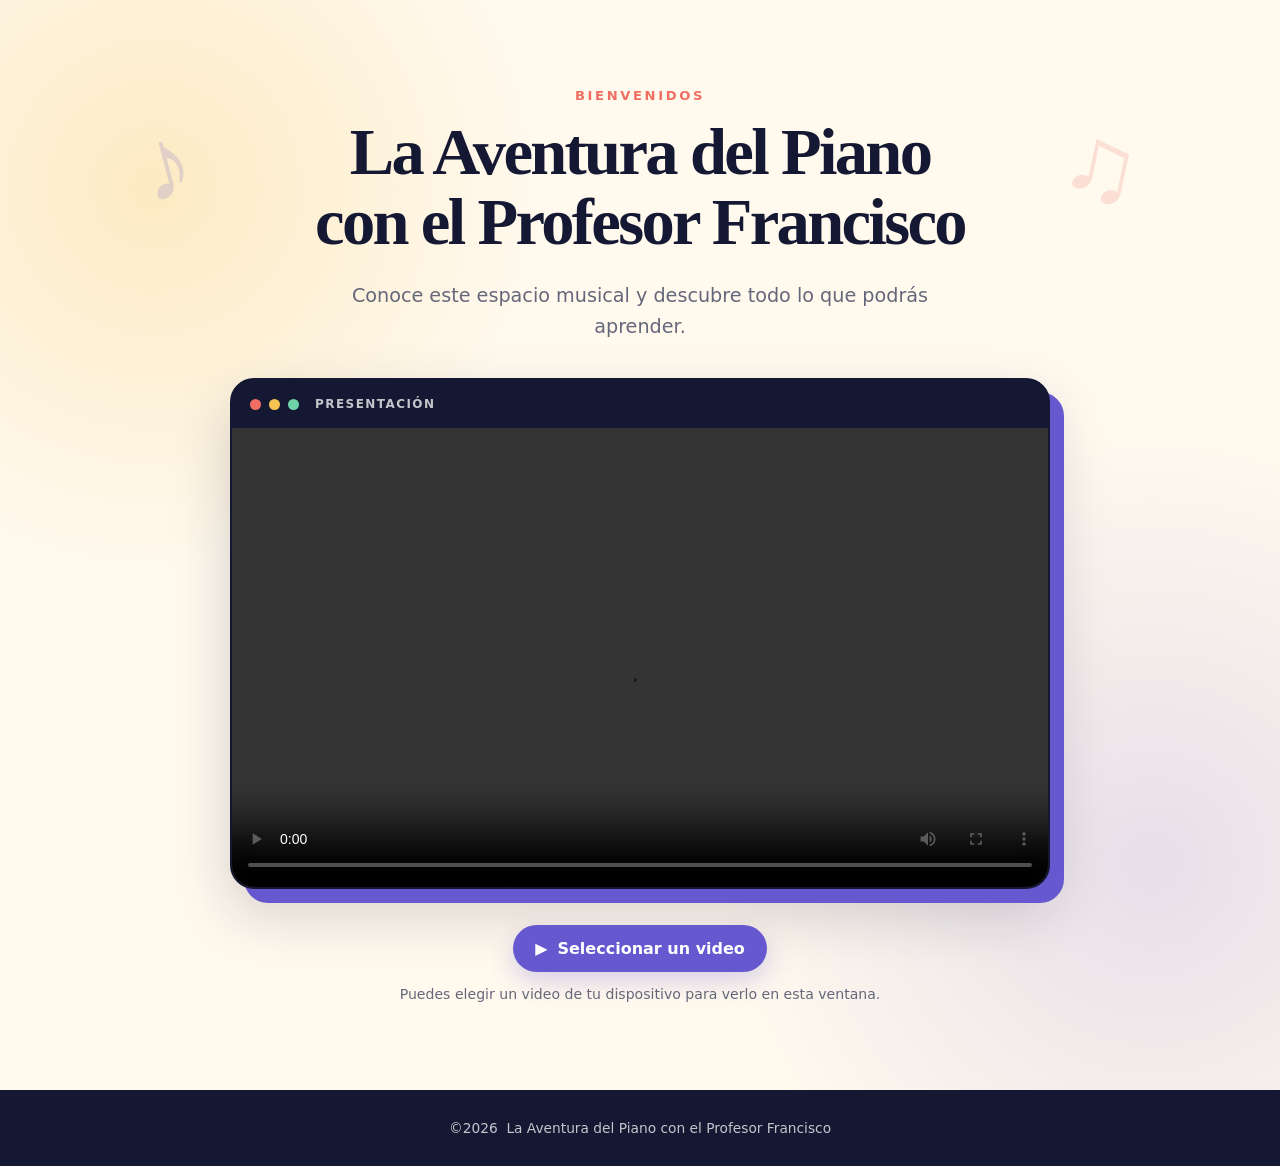
==== commit 039e0e88: "Refine centered landing page title" ====
--- a/index.html
+++ b/index.html
@@ -3,8 +3,8 @@
 <head>
   <meta charset="UTF-8">
   <meta name="viewport" content="width=device-width, initial-scale=1.0">
-  <meta name="description" content="La Aventura del Piano Don Francisco: conoce este sitio musical.">
-  <title>La Aventura del Piano Don Francisco</title>
+  <meta name="description" content="La Aventura del Piano con el Profesor Francisco: conoce este sitio musical.">
+  <title>La Aventura del Piano con el Profesor Francisco</title>
   <link rel="stylesheet" href="styles.css">
 </head>
 <body>
@@ -12,7 +12,10 @@
     <section class="hero" aria-labelledby="page-title">
       <div class="notes" aria-hidden="true"><span>♪</span><span>♫</span></div>
       <p class="eyebrow">Bienvenidos</p>
-      <h1 id="page-title">LA AVENTURA DEL PIANO DON FRANCISCO</h1>
+      <h1 id="page-title">
+        <span>La Aventura del Piano</span>
+        <span>con el Profesor Francisco</span>
+      </h1>
       <p class="intro">Conoce este espacio musical y descubre todo lo que podrás aprender.</p>
 
       <div class="video-window">
@@ -32,7 +35,7 @@
       </div>
     </section>
   </main>
-  <footer>© <span id="currentYear"></span>&nbsp; La Aventura del Piano Don Francisco</footer>
+  <footer>© <span id="currentYear"></span>&nbsp; La Aventura del Piano con el Profesor Francisco</footer>
   <script src="script.js"></script>
 </body>
 </html>
--- a/styles.css
+++ b/styles.css
@@ -22,7 +22,8 @@
 main { min-height: calc(100vh - 76px); display: grid; place-items: center; padding: clamp(42px, 7vw, 88px) 20px; }
 .hero { position: relative; width: min(100%, 1000px); text-align: center; }
 .eyebrow { margin: 0 0 14px; color: var(--coral); font-size: .82rem; font-weight: 850; letter-spacing: .2em; text-transform: uppercase; }
-h1 { max-width: 900px; margin: 0 auto; font-family: Georgia, "Times New Roman", serif; font-size: clamp(2.6rem, 7vw, 6rem); line-height: .98; letter-spacing: -.045em; text-wrap: balance; }
+h1 { max-width: 900px; margin: 0 auto; font-family: Georgia, "Times New Roman", serif; font-size: clamp(2.35rem, 5.2vw, 4.6rem); line-height: 1.05; letter-spacing: -.04em; text-wrap: balance; }
+h1 span { display: block; }
 .intro { max-width: 650px; margin: 24px auto 36px; color: var(--muted); font-size: clamp(1rem, 2vw, 1.2rem); line-height: 1.6; }
 .notes span { position: absolute; top: 2%; color: var(--purple); font: 700 clamp(3rem, 8vw, 7rem) Georgia, serif; opacity: .18; pointer-events: none; }
 .notes span:first-child { left: 0; transform: rotate(-15deg); }
@@ -46,7 +47,7 @@
 
 @media (max-width: 600px) {
   main { padding: 38px 14px 58px; }
-  h1 { font-size: clamp(2.35rem, 13vw, 4rem); }
+  h1 { font-size: clamp(2.15rem, 10.5vw, 3.4rem); }
   .intro { margin-bottom: 28px; }
   .video-window { border-radius: 17px; box-shadow: 7px 7px 0 var(--purple), var(--shadow); }
   .video-bar { height: 40px; padding-inline: 13px; }
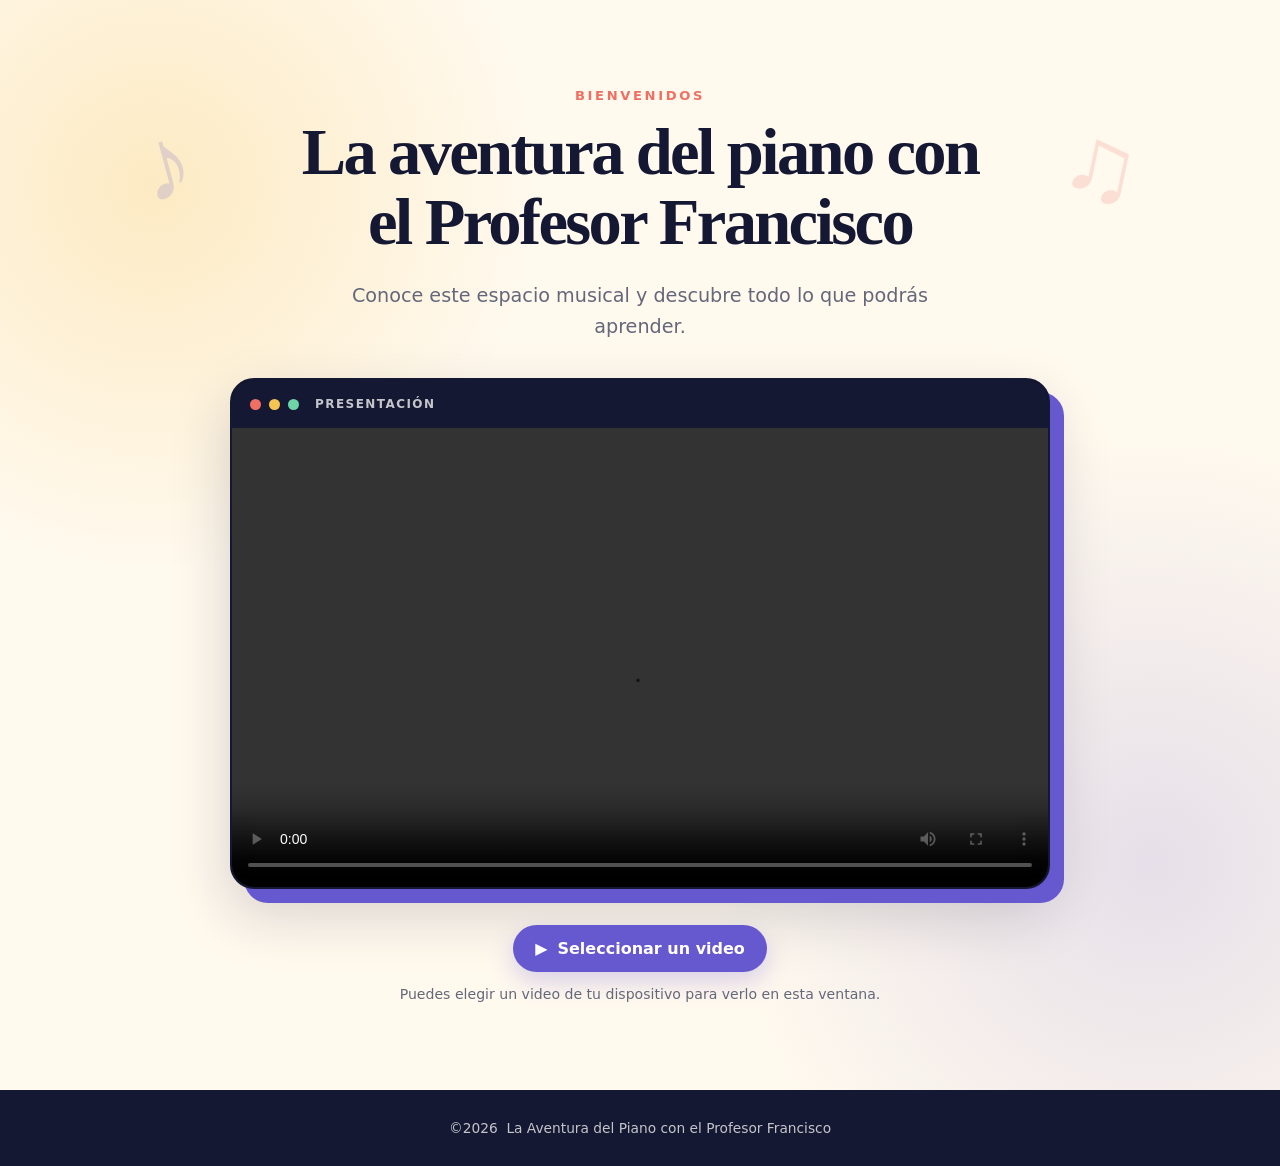
==== commit b683f541: "Correct landing page title line break" ====
--- a/index.html
+++ b/index.html
@@ -13,8 +13,8 @@
       <div class="notes" aria-hidden="true"><span>♪</span><span>♫</span></div>
       <p class="eyebrow">Bienvenidos</p>
       <h1 id="page-title">
-        <span>La Aventura del Piano</span>
-        <span>con el Profesor Francisco</span>
+        <span>La aventura del piano con</span>
+        <span>el Profesor Francisco</span>
       </h1>
       <p class="intro">Conoce este espacio musical y descubre todo lo que podrás aprender.</p>
 
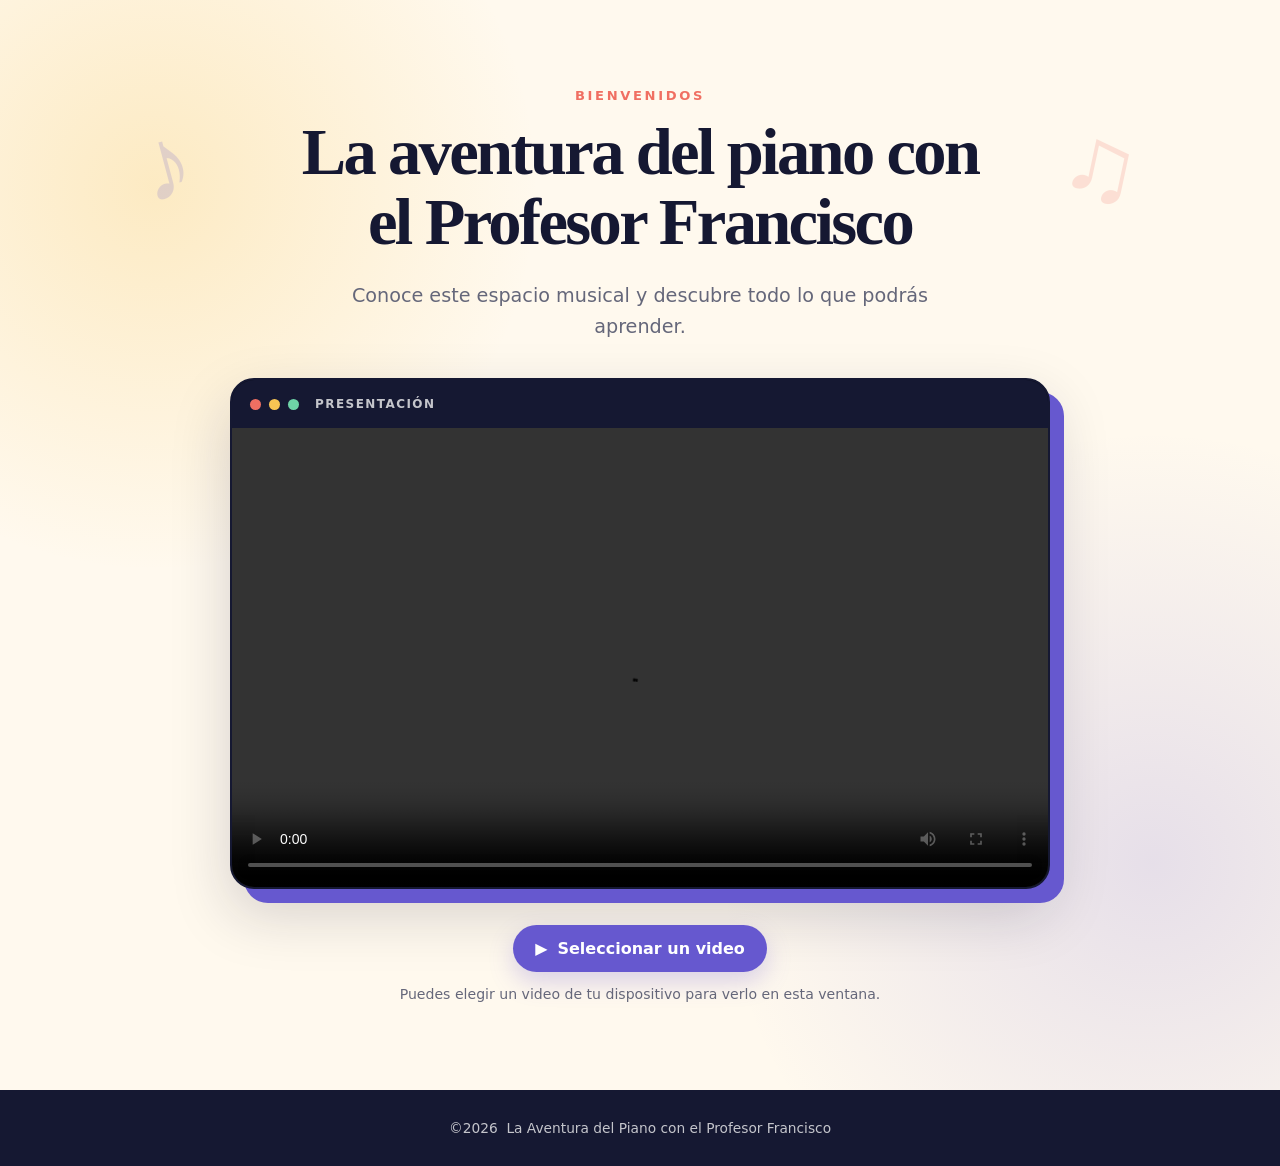
==== commit f5857d0d: "Use saludo video on landing page" ====
--- a/index.html
+++ b/index.html
@@ -23,7 +23,7 @@
           <span></span><span></span><span></span><p>Presentación</p>
         </div>
         <video id="presentationVideo" controls preload="metadata">
-          <source src="Assets/veh%C3%ADculos.mp4" type="video/mp4">
+          <source src="Assets/saludo1.mp4" type="video/mp4">
           Tu navegador no puede reproducir este video.
         </video>
       </div>
